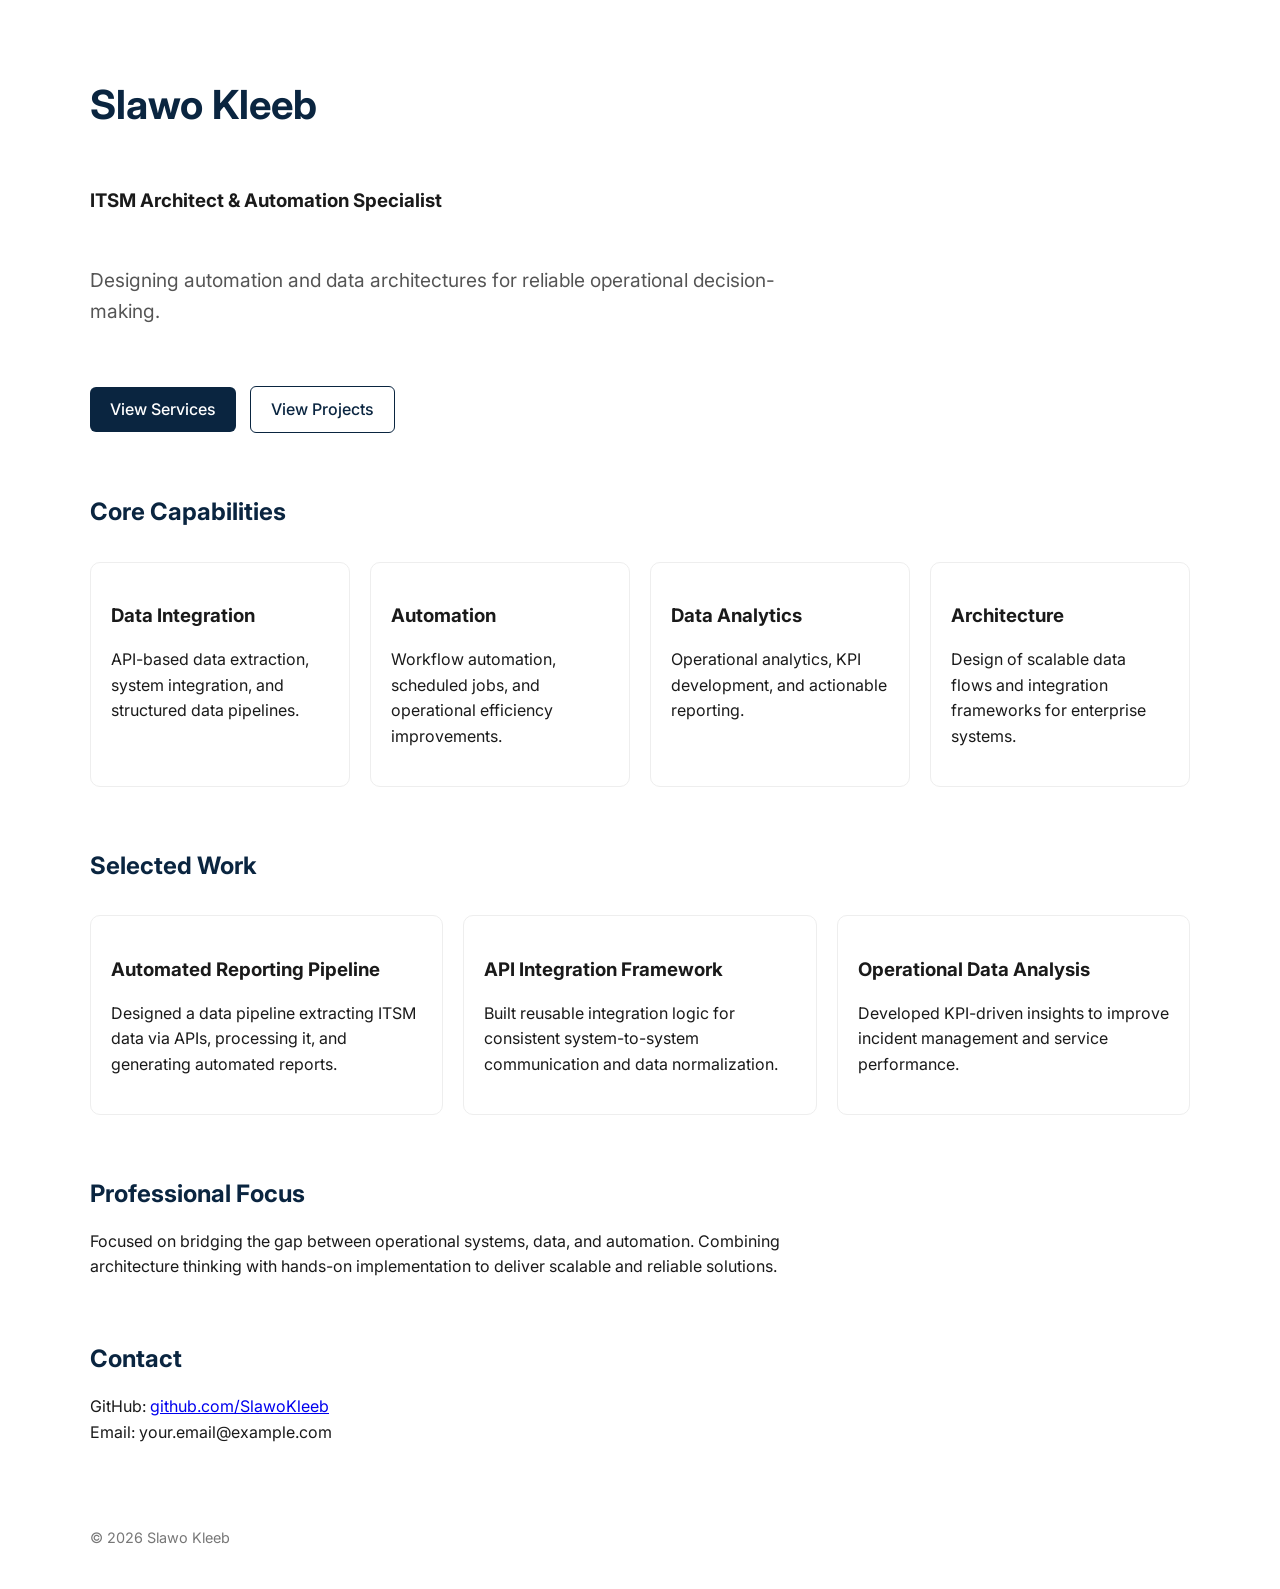
==== index.html @ 77c9b251 "main html file" ====
<!DOCTYPE html>
<html lang="en">
<head>
  <meta charset="UTF-8" />
  <meta name="viewport" content="width=device-width, initial-scale=1.0"/>
  <title>Slawo Kleeb | ITSM Architect & Automation Specialist</title>

  <!-- Fonts -->
  <link href="https://fonts.googleapis.com/css2?family=Inter:wght@300;500;700&display=swap" rel="stylesheet">

  <style>
    body {
      margin: 0;
      font-family: 'Inter', sans-serif;
      color: #1A1A1A;
      background: #FFFFFF;
      line-height: 1.6;
    }

    .container {
      max-width: 1100px;
      margin: auto;
      padding: 40px 20px;
    }

    h1, h2, h3 {
      margin-bottom: 10px;
    }

    h1 {
      font-size: 2.5rem;
      color: #0A2540;
    }

    h2 {
      color: #0A2540;
      margin-top: 60px;
    }

    p {
      max-width: 700px;
    }

    .hero {
      display: flex;
      flex-direction: column;
      gap: 20px;
    }

    .tagline {
      font-size: 1.2rem;
      color: #555;
    }

    .buttons {
      margin-top: 20px;
    }

    .btn {
      display: inline-block;
      margin-right: 10px;
      padding: 10px 20px;
      text-decoration: none;
      border-radius: 6px;
      font-weight: 500;
    }

    .btn-primary {
      background: #0A2540;
      color: white;
    }

    .btn-secondary {
      border: 1px solid #0A2540;
      color: #0A2540;
    }

    .grid {
      display: grid;
      grid-template-columns: repeat(auto-fit, minmax(220px, 1fr));
      gap: 20px;
      margin-top: 30px;
    }

    .card {
      padding: 20px;
      border: 1px solid #eee;
      border-radius: 10px;
      transition: 0.2s;
    }

    .card:hover {
      border-color: #2CB1BC;
    }

    .footer {
      margin-top: 80px;
      font-size: 0.9rem;
      color: #777;
    }

    @media (max-width: 600px) {
      h1 {
        font-size: 2rem;
      }
    }
  </style>
</head>

<body>

  <div class="container">

    <!-- HERO -->
    <section class="hero">
      <h1>Slawo Kleeb</h1>
      <h3>ITSM Architect & Automation Specialist</h3>

      <p class="tagline">
        Designing automation and data architectures for reliable operational decision-making.
      </p>

      <div class="buttons">
        <a href="#services" class="btn btn-primary">View Services</a>
        <a href="#projects" class="btn btn-secondary">View Projects</a>
      </div>
    </section>

    <!-- CAPABILITIES -->
    <section id="services">
      <h2>Core Capabilities</h2>

      <div class="grid">
        <div class="card">
          <h3>Data Integration</h3>
          <p>API-based data extraction, system integration, and structured data pipelines.</p>
        </div>

        <div class="card">
          <h3>Automation</h3>
          <p>Workflow automation, scheduled jobs, and operational efficiency improvements.</p>
        </div>

        <div class="card">
          <h3>Data Analytics</h3>
          <p>Operational analytics, KPI development, and actionable reporting.</p>
        </div>

        <div class="card">
          <h3>Architecture</h3>
          <p>Design of scalable data flows and integration frameworks for enterprise systems.</p>
        </div>
      </div>
    </section>

    <!-- PROJECTS -->
    <section id="projects">
      <h2>Selected Work</h2>

      <div class="grid">

        <div class="card">
          <h3>Automated Reporting Pipeline</h3>
          <p>
            Designed a data pipeline extracting ITSM data via APIs, processing it, and generating automated reports.
          </p>
        </div>

        <div class="card">
          <h3>API Integration Framework</h3>
          <p>
            Built reusable integration logic for consistent system-to-system communication and data normalization.
          </p>
        </div>

        <div class="card">
          <h3>Operational Data Analysis</h3>
          <p>
            Developed KPI-driven insights to improve incident management and service performance.
          </p>
        </div>

      </div>
    </section>

    <!-- FOCUS -->
    <section>
      <h2>Professional Focus</h2>
      <p>
        Focused on bridging the gap between operational systems, data, and automation.
        Combining architecture thinking with hands-on implementation to deliver scalable and reliable solutions.
      </p>
    </section>

    <!-- CONTACT -->
    <section>
      <h2>Contact</h2>
      <p>
        GitHub: <a href="https://github.com/SlawoKleeb" target="_blank">github.com/SlawoKleeb</a><br>
        Email: your.email@example.com
      </p>
    </section>

    <div class="footer">
      © 2026 Slawo Kleeb
    </div>

  </div>

</body>
</html>
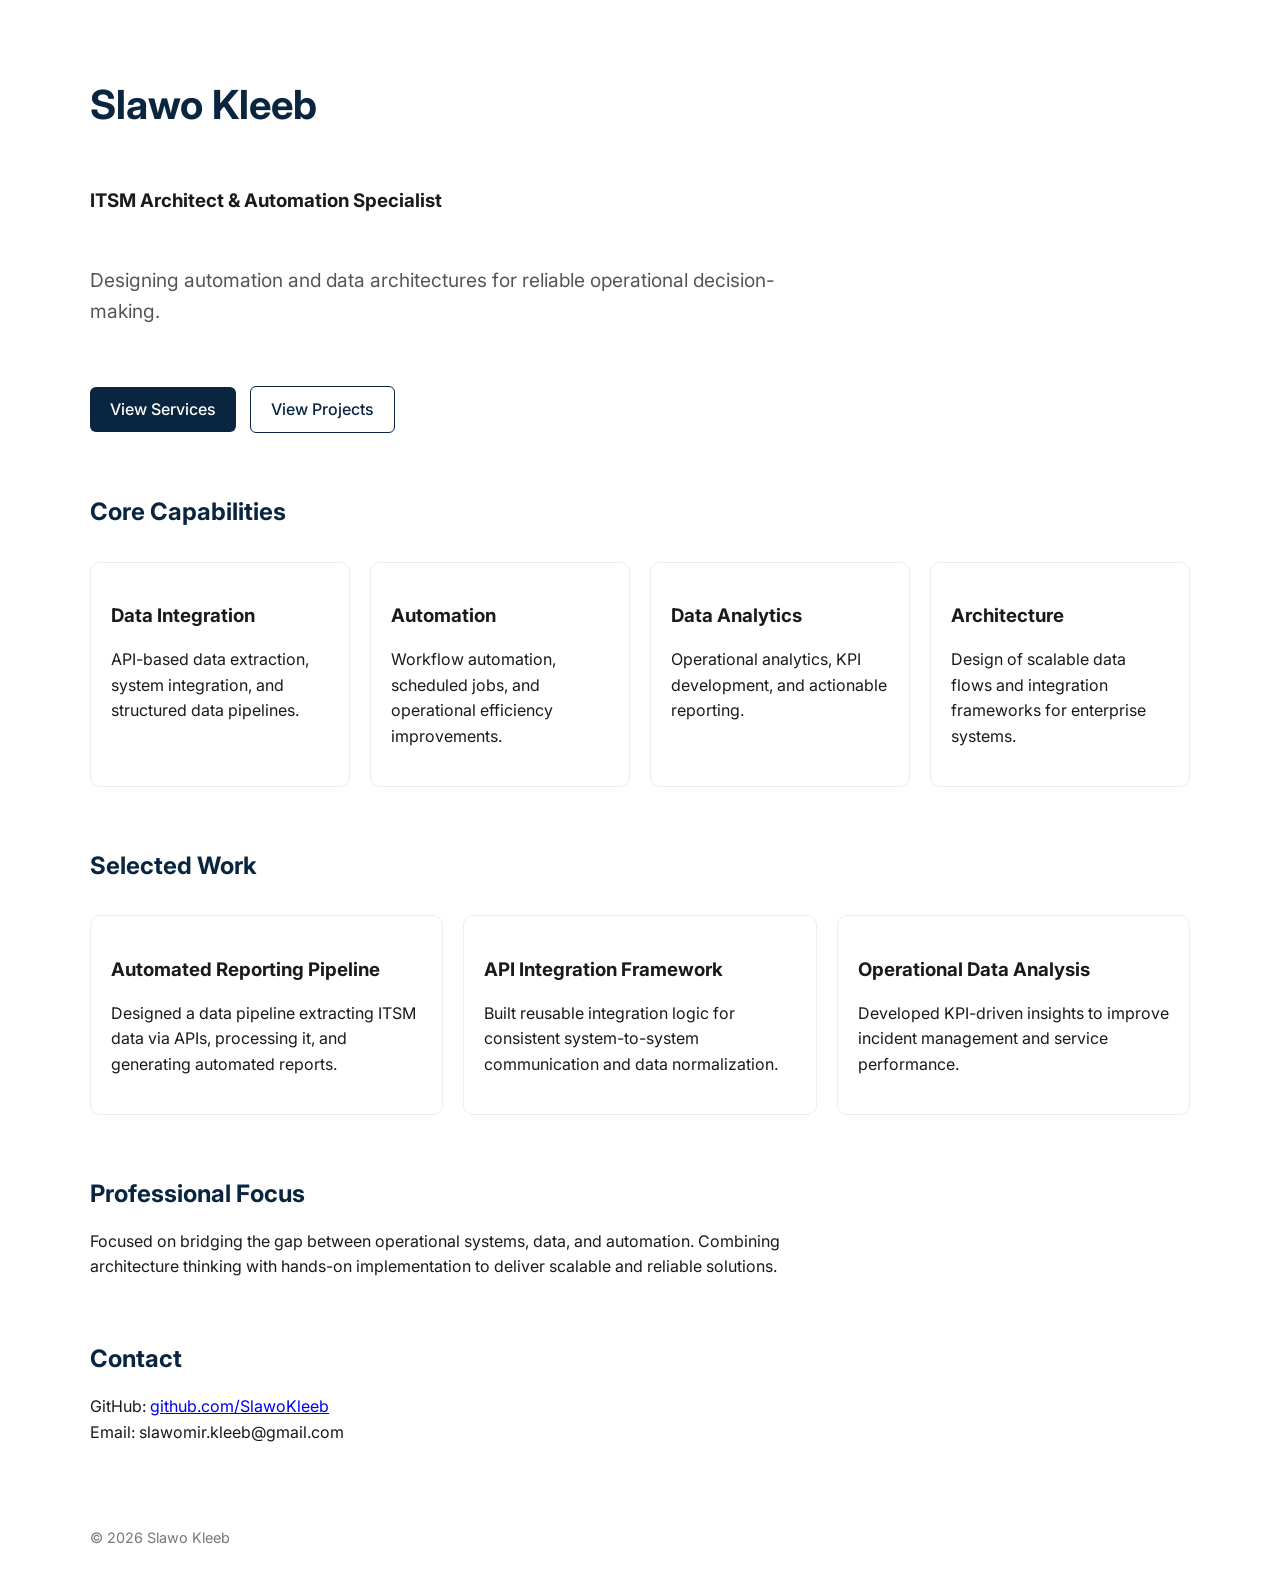
==== commit b4c2c772: "Update index.html" ====
--- a/index.html
+++ b/index.html
@@ -197,7 +197,7 @@
       <h2>Contact</h2>
       <p>
         GitHub: <a href="https://github.com/SlawoKleeb" target="_blank">github.com/SlawoKleeb</a><br>
-        Email: your.email@example.com
+        Email: slawomir.kleeb@gmail.com
       </p>
     </section>
 
@@ -208,4 +208,4 @@
   </div>
 
 </body>
-</html>+</html>
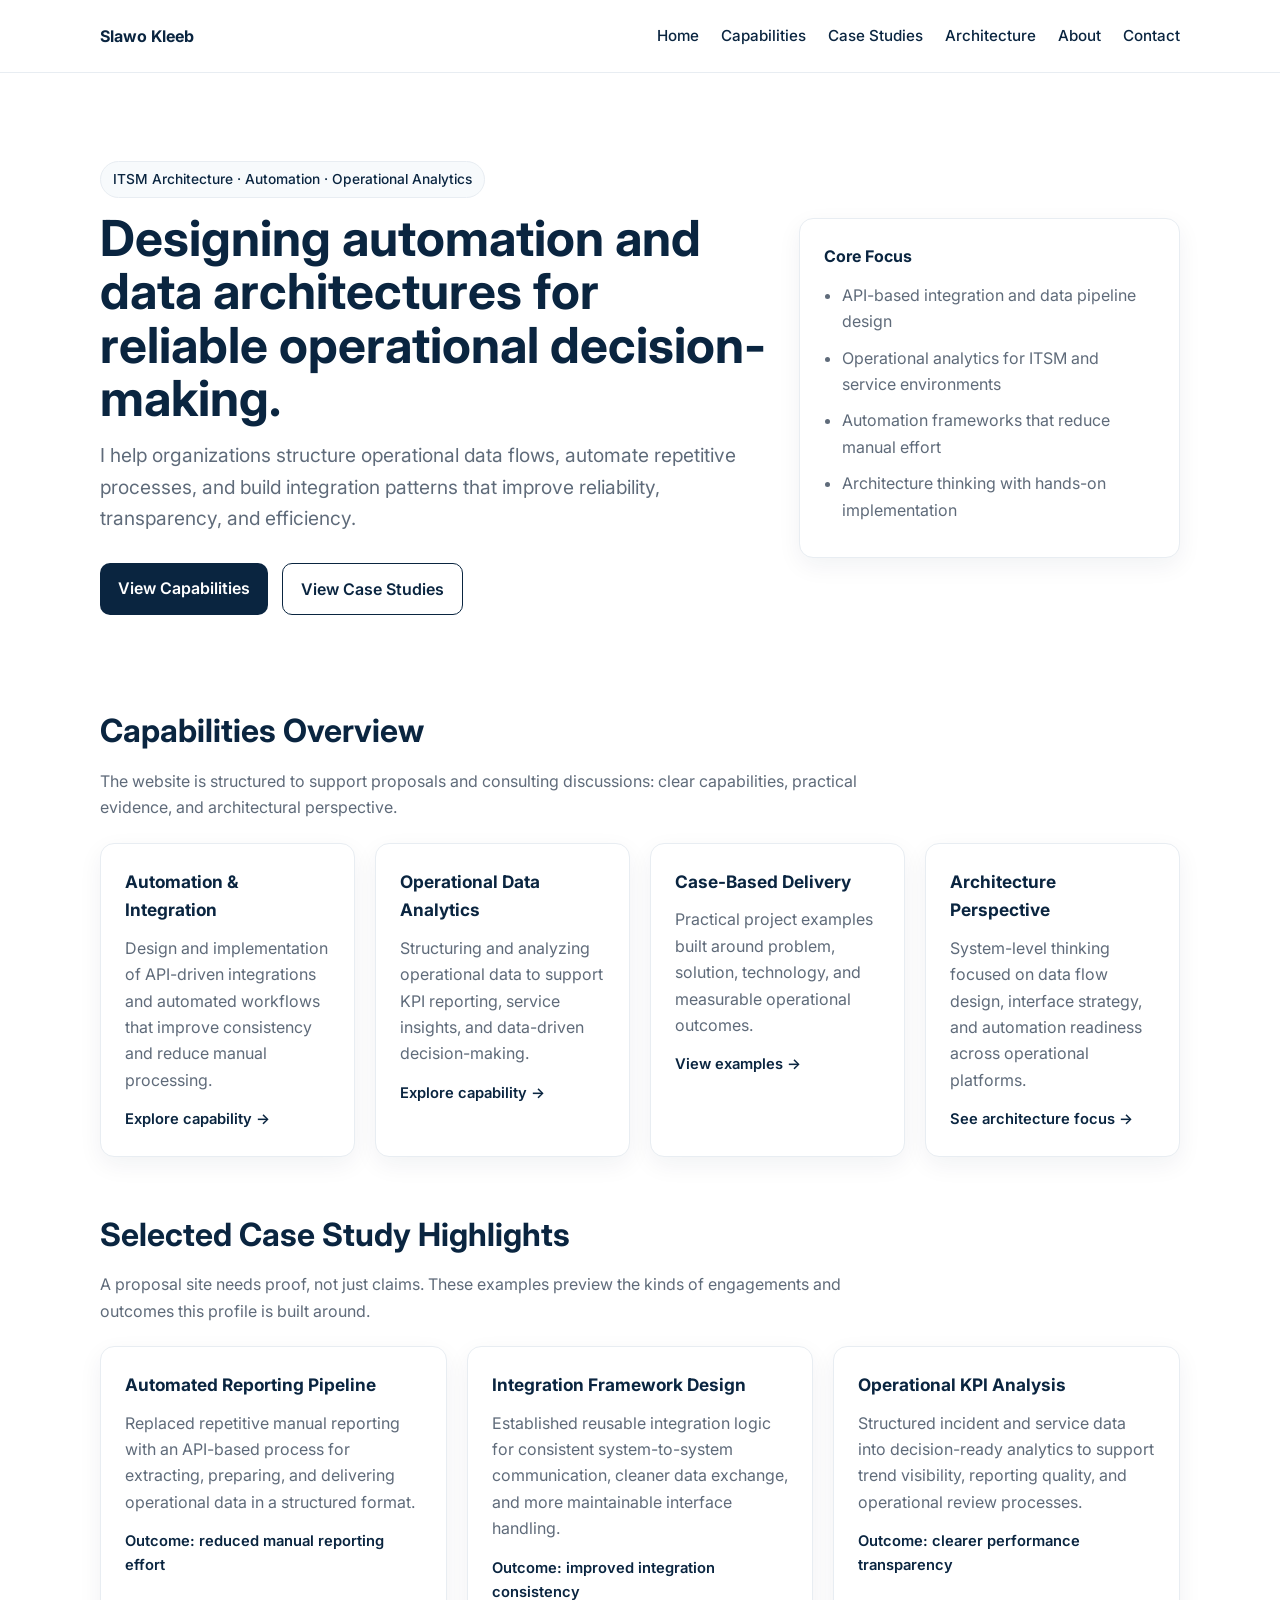
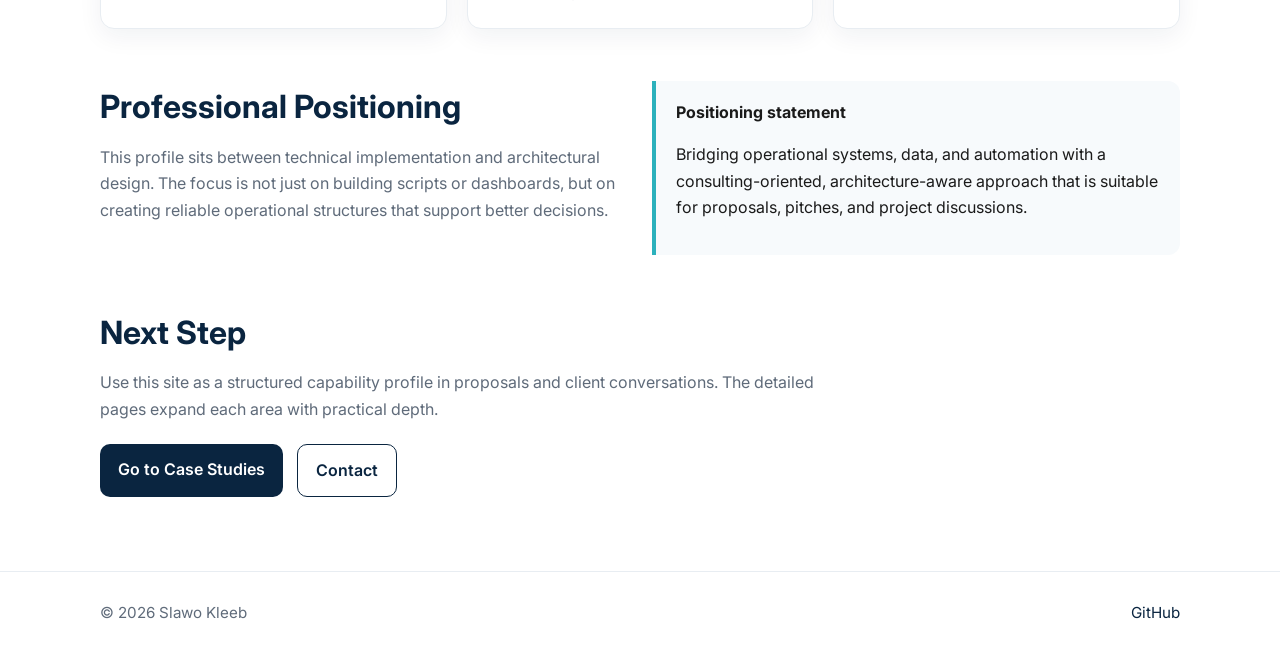
==== commit 9f816a1c: "new structure (v2)" ====
--- a/index.html
+++ b/index.html
@@ -2,210 +2,201 @@
 <html lang="en">
 <head>
   <meta charset="UTF-8" />
-  <meta name="viewport" content="width=device-width, initial-scale=1.0"/>
+  <meta name="viewport" content="width=device-width, initial-scale=1.0" />
   <title>Slawo Kleeb | ITSM Architect & Automation Specialist</title>
-
-  <!-- Fonts -->
-  <link href="https://fonts.googleapis.com/css2?family=Inter:wght@300;500;700&display=swap" rel="stylesheet">
-
-  <style>
-    body {
-      margin: 0;
-      font-family: 'Inter', sans-serif;
-      color: #1A1A1A;
-      background: #FFFFFF;
-      line-height: 1.6;
-    }
-
-    .container {
-      max-width: 1100px;
-      margin: auto;
-      padding: 40px 20px;
-    }
-
-    h1, h2, h3 {
-      margin-bottom: 10px;
-    }
-
-    h1 {
-      font-size: 2.5rem;
-      color: #0A2540;
-    }
-
-    h2 {
-      color: #0A2540;
-      margin-top: 60px;
-    }
-
-    p {
-      max-width: 700px;
-    }
-
-    .hero {
-      display: flex;
-      flex-direction: column;
-      gap: 20px;
-    }
-
-    .tagline {
-      font-size: 1.2rem;
-      color: #555;
-    }
-
-    .buttons {
-      margin-top: 20px;
-    }
-
-    .btn {
-      display: inline-block;
-      margin-right: 10px;
-      padding: 10px 20px;
-      text-decoration: none;
-      border-radius: 6px;
-      font-weight: 500;
-    }
-
-    .btn-primary {
-      background: #0A2540;
-      color: white;
-    }
-
-    .btn-secondary {
-      border: 1px solid #0A2540;
-      color: #0A2540;
-    }
-
-    .grid {
-      display: grid;
-      grid-template-columns: repeat(auto-fit, minmax(220px, 1fr));
-      gap: 20px;
-      margin-top: 30px;
-    }
-
-    .card {
-      padding: 20px;
-      border: 1px solid #eee;
-      border-radius: 10px;
-      transition: 0.2s;
-    }
-
-    .card:hover {
-      border-color: #2CB1BC;
-    }
-
-    .footer {
-      margin-top: 80px;
-      font-size: 0.9rem;
-      color: #777;
-    }
-
-    @media (max-width: 600px) {
-      h1 {
-        font-size: 2rem;
-      }
-    }
-  </style>
+  <meta
+    name="description"
+    content="Slawo Kleeb helps organizations improve operational decision-making through automation, integration, and data architecture."
+  />
+  <link rel="preconnect" href="https://fonts.googleapis.com" />
+  <link rel="preconnect" href="https://fonts.gstatic.com" crossorigin />
+  <link
+    href="https://fonts.googleapis.com/css2?family=Inter:wght@300;400;500;600;700&display=swap"
+    rel="stylesheet"
+  />
+  <link rel="stylesheet" href="styles.css" />
 </head>
-
 <body>
-
-  <div class="container">
-
-    <!-- HERO -->
+  <header class="site-header">
+    <div class="container header-inner">
+      <a class="brand" href="index.html">Slawo Kleeb</a>
+      <nav class="nav" aria-label="Main navigation">
+        <a href="index.html">Home</a>
+        <a href="capabilities.html">Capabilities</a>
+        <a href="case-studies.html">Case Studies</a>
+        <a href="architecture.html">Architecture</a>
+        <a href="about.html">About</a>
+        <a href="contact.html">Contact</a>
+      </nav>
+    </div>
+  </header>
+
+  <main>
     <section class="hero">
-      <h1>Slawo Kleeb</h1>
-      <h3>ITSM Architect & Automation Specialist</h3>
-
-      <p class="tagline">
-        Designing automation and data architectures for reliable operational decision-making.
-      </p>
-
-      <div class="buttons">
-        <a href="#services" class="btn btn-primary">View Services</a>
-        <a href="#projects" class="btn btn-secondary">View Projects</a>
-      </div>
-    </section>
-
-    <!-- CAPABILITIES -->
-    <section id="services">
-      <h2>Core Capabilities</h2>
-
-      <div class="grid">
-        <div class="card">
-          <h3>Data Integration</h3>
-          <p>API-based data extraction, system integration, and structured data pipelines.</p>
-        </div>
-
-        <div class="card">
-          <h3>Automation</h3>
-          <p>Workflow automation, scheduled jobs, and operational efficiency improvements.</p>
-        </div>
-
-        <div class="card">
-          <h3>Data Analytics</h3>
-          <p>Operational analytics, KPI development, and actionable reporting.</p>
-        </div>
-
-        <div class="card">
-          <h3>Architecture</h3>
-          <p>Design of scalable data flows and integration frameworks for enterprise systems.</p>
-        </div>
-      </div>
-    </section>
-
-    <!-- PROJECTS -->
-    <section id="projects">
-      <h2>Selected Work</h2>
-
-      <div class="grid">
-
-        <div class="card">
-          <h3>Automated Reporting Pipeline</h3>
-          <p>
-            Designed a data pipeline extracting ITSM data via APIs, processing it, and generating automated reports.
-          </p>
-        </div>
-
-        <div class="card">
-          <h3>API Integration Framework</h3>
-          <p>
-            Built reusable integration logic for consistent system-to-system communication and data normalization.
-          </p>
-        </div>
-
-        <div class="card">
-          <h3>Operational Data Analysis</h3>
-          <p>
-            Developed KPI-driven insights to improve incident management and service performance.
-          </p>
-        </div>
-
-      </div>
-    </section>
-
-    <!-- FOCUS -->
-    <section>
-      <h2>Professional Focus</h2>
-      <p>
-        Focused on bridging the gap between operational systems, data, and automation.
-        Combining architecture thinking with hands-on implementation to deliver scalable and reliable solutions.
-      </p>
-    </section>
-
-    <!-- CONTACT -->
-    <section>
-      <h2>Contact</h2>
-      <p>
-        GitHub: <a href="https://github.com/SlawoKleeb" target="_blank">github.com/SlawoKleeb</a><br>
-        Email: slawomir.kleeb@gmail.com
-      </p>
-    </section>
-
-    <div class="footer">
-      © 2026 Slawo Kleeb
+      <div class="container hero-grid">
+        <div>
+          <div class="eyebrow">ITSM Architecture · Automation · Operational Analytics</div>
+          <h1>Designing automation and data architectures for reliable operational decision-making.</h1>
+          <p class="hero-subtitle">
+            I help organizations structure operational data flows, automate repetitive processes,
+            and build integration patterns that improve reliability, transparency, and efficiency.
+          </p>
+          <div class="button-row">
+            <a class="btn btn-primary" href="capabilities.html">View Capabilities</a>
+            <a class="btn btn-secondary" href="case-studies.html">View Case Studies</a>
+          </div>
+        </div>
+
+        <aside class="hero-card">
+          <h3>Core Focus</h3>
+          <ul>
+            <li>API-based integration and data pipeline design</li>
+            <li>Operational analytics for ITSM and service environments</li>
+            <li>Automation frameworks that reduce manual effort</li>
+            <li>Architecture thinking with hands-on implementation</li>
+          </ul>
+        </aside>
+      </div>
+    </section>
+
+    <section class="section">
+      <div class="container">
+        <div class="section-header">
+          <h2>Capabilities Overview</h2>
+          <p>
+            The website is structured to support proposals and consulting discussions:
+            clear capabilities, practical evidence, and architectural perspective.
+          </p>
+        </div>
+
+        <div class="grid grid-4">
+          <article class="card">
+            <h3>Automation & Integration</h3>
+            <p>
+              Design and implementation of API-driven integrations and automated workflows
+              that improve consistency and reduce manual processing.
+            </p>
+            <div class="meta"><a href="capabilities.html">Explore capability →</a></div>
+          </article>
+
+          <article class="card">
+            <h3>Operational Data Analytics</h3>
+            <p>
+              Structuring and analyzing operational data to support KPI reporting,
+              service insights, and data-driven decision-making.
+            </p>
+            <div class="meta"><a href="capabilities.html">Explore capability →</a></div>
+          </article>
+
+          <article class="card">
+            <h3>Case-Based Delivery</h3>
+            <p>
+              Practical project examples built around problem, solution, technology,
+              and measurable operational outcomes.
+            </p>
+            <div class="meta"><a href="case-studies.html">View examples →</a></div>
+          </article>
+
+          <article class="card">
+            <h3>Architecture Perspective</h3>
+            <p>
+              System-level thinking focused on data flow design, interface strategy,
+              and automation readiness across operational platforms.
+            </p>
+            <div class="meta"><a href="architecture.html">See architecture focus →</a></div>
+          </article>
+        </div>
+      </div>
+    </section>
+
+    <section class="section">
+      <div class="container">
+        <div class="section-header">
+          <h2>Selected Case Study Highlights</h2>
+          <p>
+            A proposal site needs proof, not just claims. These examples preview the kinds of
+            engagements and outcomes this profile is built around.
+          </p>
+        </div>
+
+        <div class="grid grid-3">
+          <article class="card">
+            <h3>Automated Reporting Pipeline</h3>
+            <p>
+              Replaced repetitive manual reporting with an API-based process for extracting,
+              preparing, and delivering operational data in a structured format.
+            </p>
+            <div class="meta">Outcome: reduced manual reporting effort</div>
+          </article>
+
+          <article class="card">
+            <h3>Integration Framework Design</h3>
+            <p>
+              Established reusable integration logic for consistent system-to-system communication,
+              cleaner data exchange, and more maintainable interface handling.
+            </p>
+            <div class="meta">Outcome: improved integration consistency</div>
+          </article>
+
+          <article class="card">
+            <h3>Operational KPI Analysis</h3>
+            <p>
+              Structured incident and service data into decision-ready analytics to support trend
+              visibility, reporting quality, and operational review processes.
+            </p>
+            <div class="meta">Outcome: clearer performance transparency</div>
+          </article>
+        </div>
+      </div>
+    </section>
+
+    <section class="section">
+      <div class="container split">
+        <div>
+          <div class="section-header">
+            <h2>Professional Positioning</h2>
+            <p>
+              This profile sits between technical implementation and architectural design.
+              The focus is not just on building scripts or dashboards, but on creating reliable
+              operational structures that support better decisions.
+            </p>
+          </div>
+        </div>
+
+        <div class="focus-box">
+          <strong>Positioning statement</strong>
+          <p>
+            Bridging operational systems, data, and automation with a consulting-oriented,
+            architecture-aware approach that is suitable for proposals, pitches, and project discussions.
+          </p>
+        </div>
+      </div>
+    </section>
+
+    <section class="section">
+      <div class="container">
+        <div class="section-header">
+          <h2>Next Step</h2>
+          <p>
+            Use this site as a structured capability profile in proposals and client conversations.
+            The detailed pages expand each area with practical depth.
+          </p>
+        </div>
+        <div class="button-row">
+          <a class="btn btn-primary" href="case-studies.html">Go to Case Studies</a>
+          <a class="btn btn-secondary" href="contact.html">Contact</a>
+        </div>
+      </div>
+    </section>
+  </main>
+
+  <footer class="site-footer">
+    <div class="container footer-row">
+      <div>© 2026 Slawo Kleeb</div>
+      <div>
+        <a href="https://github.com/SlawoKleeb" target="_blank" rel="noopener noreferrer">GitHub</a>
+      </div>
     </div>
-
-  </div>
-
+  </footer>
 </body>
-</html>
+</html>
--- a/styles.css
+++ b/styles.css
@@ -0,0 +1,302 @@
+:root {
+  --primary: #0A2540;
+  --accent: #2CB1BC;
+  --text: #1A1A1A;
+  --muted: #5F6B7A;
+  --border: #E8EDF2;
+  --bg: #FFFFFF;
+  --bg-soft: #F7FAFC;
+  --max-width: 1120px;
+  --radius: 14px;
+  --shadow: 0 8px 24px rgba(10, 37, 64, 0.06);
+}
+
+* {
+  box-sizing: border-box;
+}
+
+html {
+  scroll-behavior: smooth;
+}
+
+body {
+  margin: 0;
+  font-family: 'Inter', sans-serif;
+  color: var(--text);
+  background: var(--bg);
+  line-height: 1.65;
+}
+
+a {
+  color: var(--primary);
+  text-decoration: none;
+}
+
+a:hover {
+  color: var(--accent);
+}
+
+.container {
+  width: 100%;
+  max-width: var(--max-width);
+  margin: 0 auto;
+  padding: 0 20px;
+}
+
+.site-header {
+  position: sticky;
+  top: 0;
+  z-index: 100;
+  background: rgba(255, 255, 255, 0.92);
+  backdrop-filter: blur(10px);
+  border-bottom: 1px solid var(--border);
+}
+
+.header-inner {
+  display: flex;
+  align-items: center;
+  justify-content: space-between;
+  min-height: 72px;
+}
+
+.brand {
+  font-weight: 700;
+  font-size: 1rem;
+  color: var(--primary);
+}
+
+.nav {
+  display: flex;
+  gap: 22px;
+  flex-wrap: wrap;
+}
+
+.nav a {
+  font-weight: 500;
+  font-size: 0.95rem;
+}
+
+.hero {
+  padding: 88px 0 56px;
+}
+
+.hero-grid {
+  display: grid;
+  grid-template-columns: 1.4fr 0.8fr;
+  gap: 32px;
+  align-items: center;
+}
+
+.eyebrow {
+  display: inline-block;
+  margin-bottom: 14px;
+  padding: 6px 12px;
+  border: 1px solid var(--border);
+  border-radius: 999px;
+  color: var(--primary);
+  font-size: 0.86rem;
+  font-weight: 500;
+  background: var(--bg-soft);
+}
+
+h1 {
+  margin: 0 0 14px;
+  font-size: 3.1rem;
+  line-height: 1.08;
+  color: var(--primary);
+}
+
+.hero-subtitle {
+  font-size: 1.2rem;
+  color: var(--muted);
+  max-width: 760px;
+  margin: 0 0 28px;
+}
+
+.button-row {
+  display: flex;
+  gap: 14px;
+  flex-wrap: wrap;
+}
+
+.btn {
+  display: inline-block;
+  padding: 12px 18px;
+  border-radius: 10px;
+  font-weight: 600;
+  transition: 0.2s ease;
+}
+
+.btn-primary {
+  background: var(--primary);
+  color: white;
+}
+
+.btn-primary:hover {
+  color: white;
+  transform: translateY(-1px);
+}
+
+.btn-secondary {
+  border: 1px solid var(--primary);
+  color: var(--primary);
+  background: white;
+}
+
+.btn-secondary:hover {
+  transform: translateY(-1px);
+}
+
+.hero-card {
+  border: 1px solid var(--border);
+  border-radius: var(--radius);
+  padding: 24px;
+  box-shadow: var(--shadow);
+  background: white;
+}
+
+.hero-card h3 {
+  margin-top: 0;
+  margin-bottom: 12px;
+  color: var(--primary);
+  font-size: 1rem;
+}
+
+.hero-card ul {
+  margin: 0;
+  padding-left: 18px;
+}
+
+.hero-card li {
+  margin-bottom: 10px;
+  color: var(--muted);
+}
+
+.section {
+  padding: 34px 0 18px;
+}
+
+.section-header {
+  margin-bottom: 22px;
+}
+
+.section-header h2 {
+  margin: 0 0 10px;
+  color: var(--primary);
+  font-size: 2rem;
+}
+
+.section-header p {
+  margin: 0;
+  color: var(--muted);
+  max-width: 760px;
+}
+
+.grid {
+  display: grid;
+  gap: 20px;
+}
+
+.grid-4 {
+  grid-template-columns: repeat(4, minmax(0, 1fr));
+}
+
+.grid-3 {
+  grid-template-columns: repeat(3, minmax(0, 1fr));
+}
+
+.card {
+  border: 1px solid var(--border);
+  border-radius: var(--radius);
+  padding: 24px;
+  background: white;
+  box-shadow: var(--shadow);
+}
+
+.card h3 {
+  margin-top: 0;
+  margin-bottom: 10px;
+  color: var(--primary);
+  font-size: 1.08rem;
+}
+
+.card p {
+  margin: 0;
+  color: var(--muted);
+}
+
+.card .meta {
+  margin-top: 14px;
+  font-size: 0.92rem;
+  color: var(--primary);
+  font-weight: 600;
+}
+
+.split {
+  display: grid;
+  grid-template-columns: 1fr 1fr;
+  gap: 24px;
+}
+
+.focus-box {
+  border-left: 4px solid var(--accent);
+  padding: 18px 20px;
+  background: var(--bg-soft);
+  border-radius: 0 12px 12px 0;
+}
+
+.site-footer {
+  margin-top: 56px;
+  padding: 28px 0 42px;
+  border-top: 1px solid var(--border);
+  color: var(--muted);
+  font-size: 0.95rem;
+}
+
+.footer-row {
+  display: flex;
+  justify-content: space-between;
+  gap: 20px;
+  flex-wrap: wrap;
+}
+
+@media (max-width: 980px) {
+  .hero-grid,
+  .grid-4,
+  .grid-3,
+  .split {
+    grid-template-columns: 1fr 1fr;
+  }
+}
+
+@media (max-width: 720px) {
+  .header-inner {
+    align-items: flex-start;
+    padding: 14px 0;
+    flex-direction: column;
+    gap: 10px;
+  }
+
+  .nav {
+    gap: 14px;
+  }
+
+  .hero {
+    padding-top: 56px;
+  }
+
+  .hero-grid,
+  .grid-4,
+  .grid-3,
+  .split {
+    grid-template-columns: 1fr;
+  }
+
+  h1 {
+    font-size: 2.35rem;
+  }
+
+  .section-header h2 {
+    font-size: 1.65rem;
+  }
+}
